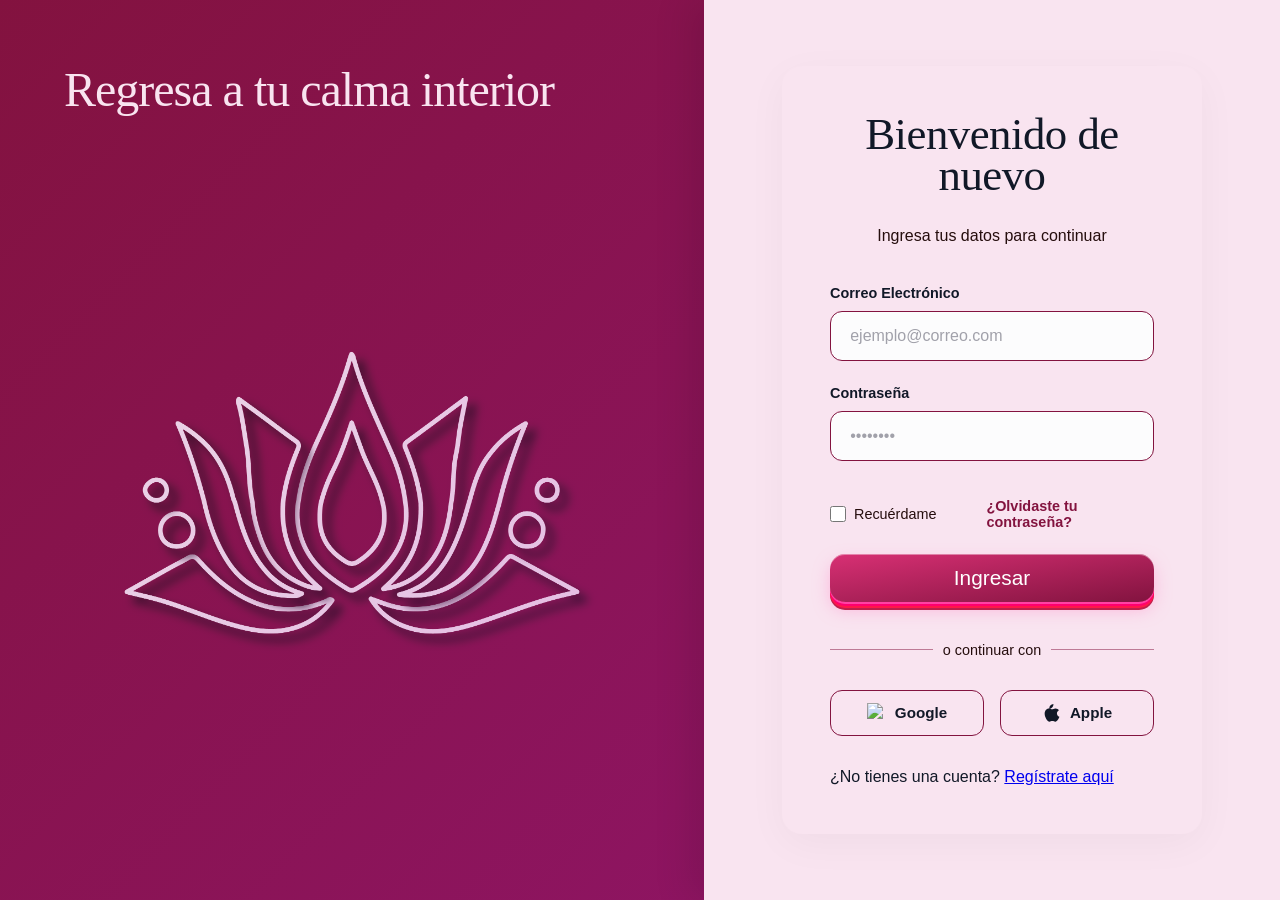
==== pages/prediction/prediction.html @ 16f17e35 "Ultimos cambios" ====
<!DOCTYPE html>
<html lang="es">
<head>
    <meta charset="UTF-8">
    <meta name="viewport" content="width=device-width, initial-scale=1.0">
    <title>Predicción - AURA</title>
    <!-- Estilos compartidos -->
    <link rel="stylesheet" href="../index/index.css">
    <link rel="stylesheet" href="prediction.css">
</head>
<body>
    <div class="app-container">
        <!-- Sidebar -->
        <aside class="sidebar">
            <div class="logo">
                <a href="../../index.html">
                    <picture>
                        <source media="(max-width: 900px)" srcset="../../assets/img/logo_vertical.png">
                        <img src="../../assets/img/logo_horizontal.png" alt="AURA Logo" class="aura-logo" style="max-width: 100%; height: auto;">
                    </picture>
                </a>
            </div>
            
            <nav class="sidebar-menu">
                <a href="../../index.html" class="menu-item">Mi Aura</a>
                <a href="../symptoms/symptoms.html" class="menu-item">Síntomas</a>
                <a href="../prediction/prediction.html" class="menu-item active">Predicción</a>
                <a href="../aIAssistant/aiassistant.html" class="menu-item">Asistente IA</a>
                <a href="../Team/team.html" class="menu-item">Quiénes Somos</a>
            </nav>

            <button class="btn-cerrar-sesión">Cerrar Sesión</button>
        </aside>

        <!-- Main Content -->
        <main class="main-content">
            <header class="dashboard-header">
                <h1 style="font-family: 'Cornella', serif;">Predicción de tu ciclo</h1>
                <div class="user-profile">
                    <div class="avatar" id="user-avatar" style="cursor: pointer;">
                        <img src="https://ui-avatars.com/api/?name=User&background=83133F&color=fff" alt="Avatar">
                    </div>
                    <div id="profileDropdown" style="display: none; position: absolute; top: 65px; right: 0; background: white; border-radius: 12px; box-shadow: 0 8px 25px rgba(131, 19, 63, 0.15); width: 200px; padding: 0.5rem 0; z-index: 100; border: 1px solid rgba(0,0,0,0.05);">
                        <a href="#" class="dropdown-item" style="display: block; padding: 0.8rem 1.5rem; color: #111827; text-decoration: none; font-weight: 600; transition: background 0.2s;">Avatar</a>
                        <a href="#" class="dropdown-item" style="display: block; padding: 0.8rem 1.5rem; color: #111827; text-decoration: none; font-weight: 600; transition: background 0.2s;">Ajustes</a>
                        <hr style="margin: 0.5rem 0; border: 0; border-top: 1px solid #f1f1f1;">
                        <a href="#" id="dropdown-logout" class="dropdown-item" style="display: block; padding: 0.8rem 1.5rem; color: #B4295D; text-decoration: none; font-weight: 700; transition: background 0.2s;">Cerrar Sesión</a>
                    </div>
                </div>
            </header>

            <section class="top-row" style="grid-template-columns: 1fr; margin-top: 1rem;">
                <article class="card prediction-card-aura">
                    <div class="prediction-form">
                        <!-- INPUT FECHA -->
                        <div class="form-group">
                            <label>Última fecha de menstruación</label>
                            <input type="date" id="fecha" class="form-input">
                        </div>

                        <!-- INPUT CICLO -->
                        <div class="form-group">
                            <label>Duración del ciclo (días)</label>
                            <input type="number" id="ciclo" placeholder="Ej: 28" class="form-input">
                        </div>

                        <!-- BOTÓN -->
                        <button id="calcular" class="btn-primary" style="width: 100%;">Calcular Predicción</button>
                    </div>

                    <!-- RESULTADO -->
                    <div class="resultado-aura" style="margin-top: 2.5rem; border-top: 1px solid rgba(131,19,63,0.1); padding-top: 2rem;">
                        <div class="result-item">
                            <p class="result-title">Próxima menstruación:</p>
                            <p id="proxima" class="result-value">-</p>
                        </div>

                        <div class="result-item" style="margin-top: 1.5rem;">
                            <p class="result-title">Ventana fértil:</p>
                            <p id="fertil" class="result-value">-</p>
                        </div>
                    </div>
                </article>
            </section>
        </main>

        <!-- Footer -->
        <footer class="footer" style="display: flex; justify-content: space-between; align-items: stretch; padding: 2rem 4rem;">
             <!-- Columna Izquierda (Contactos) -->
             <div class="footer-contacts" style="flex: 1; display: flex; flex-direction: column; justify-content: center; border-right: 1px solid rgba(255, 255, 255, 0.4); padding-right: 2rem; margin: 0; min-width: auto; height: auto;">
                 <h4 style="margin-bottom: 0.8rem;">Contactos</h4>
                 <p style="margin-bottom: 0.2rem;">Andres Espinosa Rojas</p>
                 <p style="margin-bottom: 0.2rem;">Alirio Andres Piña</p>
                 <p style="margin-bottom: 0.2rem;">Valentina Corredor</p>
                 <p style="margin-bottom: 0.2rem;">Laura Taborda</p>
                 <p style="margin-bottom: 0.2rem;">Juliana Patiño</p>
             </div>

             <!-- Columna Central (Logo) -->
             <div class="footer-cesde" style="flex: 1; display: flex; justify-content: center; align-items: center; padding: 0 2rem; margin: 0;">
                 <img src="../../assets/img/logo_cesde_blanco.png" alt="Logo CESDE" style="max-height: 90px; width: auto; opacity: 1;">
             </div>

             <!-- Columna Derecha (Horario) -->
             <div class="footer-schedule" style="flex: 1; display: flex; flex-direction: column; justify-content: center; text-align: right; border-left: 1px solid rgba(255, 255, 255, 0.4); padding-left: 2rem; margin: 0;">
                  <h3 style="margin-bottom: 0.5rem; font-family: 'Cornella', serif; font-size: 2rem; letter-spacing: 2px;">CESDE</h3>
                  <p style="font-weight: 700; font-size: 1.1rem; margin-bottom: 0.2rem;">Sábado</p>
                  <p style="opacity: 0.9;">7:30 a 6:00 pm</p>
             </div>
        </footer>
    </div>

    <script type="module" src="../../scripts/GlobalUI.js"></script>
    <script type="module" src="prediction.js"></script>
</body>
</html>
---- pages/index/index.css ----
:root {
    --primary-color: #83133F;
    --primary-light: #B4295D;
    --bg-light: #F9E4F0;
    --card-bg: #F2C4CB;
    --button-bg: #D12260;
    --text-dark: #111827;
    --text-light: #ffffff;
    --sub-text: #B4295D;
    --shadow: 0 10px 25px rgba(131, 19, 63, 0.12);
}

@font-face {
font-family: 'Cornella';
src: url(./fonts/cornella/cornella-Regular.otf);
}

@font-face {
font-family: 'Nunito';
src: url(./fonts/nunito/Nunito-VariableFont_wght.ttf);
}

* {
    box-sizing: border-box;
    margin: 0;
    padding: 0;
    font-family: 'Nunito', sans-serif;
}

body {
    background-color: #fff;
    color: var(--text-dark);
}

.app-container {
    display: grid;
    grid-template-columns: 240px 1fr;
    grid-template-rows: 1fr auto;
    min-height: 100vh;
}

.sidebar {
    grid-column: 1;
    grid-row: 1 / 3;
    background-color: var(--primary-color);
    color: var(--text-light);
    display: flex;
    flex-direction: column;
    padding: 2.5rem 1.5rem;
    position: sticky;
    top: 0;
    height: 100vh;
}

.logo {
    display: flex;
    align-items: center;
    gap: 0.8rem;
    margin-bottom: 3rem;
}

.logo span {
    font-family: 'Cornella', serif;
    font-size: 1.8rem;
    letter-spacing: 2px;
}

.sidebar-menu {
    display: flex;
    flex-direction: column;
    gap: 0.8rem;
}

.menu-item {
    color: white;
    text-decoration: none;
    padding: 0.75rem 1.5rem;
    border-radius: 8px;
    font-size: 1.15rem;
    transition: background 0.3s;
    font-weight: 500;
}

.menu-item.active {
    background-color: var(--button-bg);
}

.menu-item:hover:not(.active) {
    background-color: rgba(255, 255, 255, 0.1);
}

.btn-cerrar-sesión {
    margin-top: auto;
    background-color: var(--button-bg);
    color: white;
    border: none;
    padding: 0.8rem 1rem;
    border-radius: 8px;
    font-size: 1rem;
    cursor: pointer;
    transition: opacity 0.3s;
}

.btn-cerrar-sesión:hover {
    opacity: 0.9;
}

.main-content {
    grid-column: 2;
    grid-row: 1;
    background-color: var(--bg-light);
    padding: 2.5rem 3.5rem;
    display: flex;
    flex-direction: column;
    gap: 2.5rem;
}

.dashboard-header {
    position: relative;
}

.dashboard-header h1 {
    font-family: 'Cornella', serif;
    font-size: 3.2rem;
    color: var(--text-dark);
    margin-bottom: 0.2rem;
}

.dashboard-header p {
    font-size: 1.1rem;
    font-weight: 600;
}

.dashboard-header span.phase {
    color: var(--sub-text);
    margin-left: 1.5rem;
    font-weight: 700;
}

.user-profile {
    position: absolute;
    top: 50%;
    right: 0;
    transform: translateY(-50%);
    display: flex;
    align-items: center;
    gap: 1rem;
}

.profile-action {
    background: none;
    border: none;
    color: var(--text-dark);
    cursor: pointer;
    display: flex;
    align-items: center;
    justify-content: center;
    transition: color 0.3s, transform 0.2s;
}

.profile-action:hover {
    color: var(--primary-color);
    transform: scale(1.1);
}

.avatar {
    width: 55px;
    height: 55px;
    border-radius: 50%;
    overflow: hidden;
    position: relative;
    border: 3px solid #fff;
    box-shadow: 0 4px 10px rgba(131, 19, 63, 0.25);
    cursor: pointer;
    transition: transform 0.3s;
}

.avatar img {
    width: 100%;
    height: 100%;
    object-fit: cover;
}

.card {
    background-color: var(--card-bg);
    border-radius: 20px;
    padding: 1.8rem;
    box-shadow: var(--shadow);
    border: 1px solid rgba(255, 255, 255, 0.5);
    transition: box-shadow 0.3s, transform 0.3s;
}

.card:hover {
    box-shadow: 0 20px 40px rgba(209, 34, 96, 0.2);
}

.top-row {
    display: grid;
    grid-template-columns: 2fr 1fr;
    gap: 2rem;
}

.card-resumen {
    display: flex;
    align-items: center;
    gap: 2.5rem;
}

.cycle-progress {
    position: relative;
    width: 155px;
    height: 155px;
    display: flex;
    justify-content: center;
    align-items: center;
    flex-shrink: 0;
}

.cycle-progress svg {
    position: absolute;
    top: 0;
    left: 0;
    transform: rotate(-90deg);
}

.cycle-progress .bg-ring {
    fill: none;
    stroke: rgba(255, 255, 255, 0.4);
    stroke-width: 8;
}

.cycle-progress .progress-ring {
    fill: none;
    stroke: var(--button-bg);
    stroke-width: 8;
    stroke-linecap: round;
    stroke-dasharray: 440;
    stroke-dashoffset: 440;
    transition: stroke-dashoffset 1.5s cubic-bezier(0.16, 1, 0.3, 1);
}

.cycle-content {
    z-index: 2;
    text-align: center;
}

.cycle-content .number {
    font-size: 4.2rem;
    font-family: 'Cornella', serif;
    color: var(--primary-color);
    line-height: 1;
}

.cycle-content .label {
    font-size: 0.95rem;
    font-weight: 700;
}

.resumen-content h2 {
    font-family: 'Cornella', serif;
    font-size: 2.4rem;
    margin-bottom: 0.8rem;
}

.resumen-content p {
    font-size: 0.95rem;
    line-height: 1.5;
    margin-bottom: 1.5rem;
    font-weight: 600;
    opacity: 0.85;
    display: -webkit-box;
    -webkit-line-clamp: 2;
    line-clamp: 2;
    -webkit-box-orient: vertical;
    overflow: hidden;
    transition: all 0.3s ease;
}

.resumen-content p.expandido {
    display: block;
    -webkit-line-clamp: none;
    line-clamp: none;
}

.btn-ver-mas {
    background-color: var(--button-bg);
    color: white;
    border: none;
    padding: 0.7rem 2.5rem;
    border-radius: 8px;
    font-size: 1.05rem;
    cursor: pointer;
}

.card-ai {
    display: flex;
    flex-direction: column;
    align-items: center;
    justify-content: space-between;
    text-align: center;
    padding: 2rem 1.8rem;
    min-height: 320px;
    cursor: pointer;
}

.ai-avatar {
    width: 110px;
    height: 110px;
    background-color: var(--primary-color);
    border-radius: 50%;
    display: flex;
    align-items: center;
    justify-content: center;
    box-shadow: 0 8px 20px rgba(131, 19, 63, 0.2);
}

.ai-emoji {
    font-size: 3.5rem;
}

.ai-text-info h3 {
    font-family: 'Cornella', serif;
    font-size: 1.8rem;
    margin-bottom: 0.5rem;
}

.ai-text-info p {
    font-size: 0.85rem;
    font-weight: 600;
    opacity: 0.8;
}

.btn-ai {
    background-color: var(--button-bg);
    color: white;
    border: none;
    padding: 0.8rem;
    border-radius: 10px;
    font-size: 1rem;
    font-weight: 700;
    width: 100%;
}

.action-row {
    display: grid;
    grid-template-columns: 1fr 1fr;
    gap: 2rem;
    margin-bottom: 2rem;
}

.action-card {
    display: flex;
    flex-direction: column;
    align-items: center;
    text-align: center;
    justify-content: center;
    padding: 2.5rem;
}

.action-card .action-icon {
    font-size: 3rem;
    margin-bottom: 1rem;
}

.action-card h3 {
    font-family: 'Cornella', serif;
    font-size: 1.8rem;
    margin-bottom: 1rem;
}

.action-card p {
    font-size: 1rem;
    line-height: 1.5;
    margin-bottom: 1.5rem;
    font-weight: 600;
    opacity: 0.85;
}

.btn-action {
    background-color: var(--button-bg);
    color: white;
    border: none;
    padding: 0.8rem 2rem;
    border-radius: 8px;
    font-size: 1.05rem;
    font-weight: bold;
    cursor: pointer;
    transition: box-shadow 0.3s, transform 0.2s;
}

.btn-action:hover {
    box-shadow: 0 4px 12px rgba(209, 34, 96, 0.4);
    transform: translateY(-2px);
}

.card-invita {
    display: flex;
    flex-direction: row;
    align-items: center;
    gap: 2.5rem;
    width: 100%;
    padding: 2rem;
    cursor: pointer;
}

.icon-circle {
    width: 90px;
    height: 90px;
    background-color: var(--primary-color);
    border-radius: 50%;
    display: flex;
    align-items: center;
    justify-content: center;
    color: white;
    font-size: 4rem;
    flex-shrink: 0;
}

.invita-content {
    flex: 1;
    text-align: left;
}

.invita-content h3 {
    font-family: 'Cornella', serif;
    font-size: 1.8rem;
    margin-bottom: 0.5rem;
}

.invita-content p {
    font-size: 1rem;
    line-height: 1.5;
    font-weight: 600;
    max-width: 800px;
}

.footer {
    grid-column: 2; /* Para que no se oculte detrás del sidebar */
    grid-row: 2;
    background-color: var(--primary-color);
    color: white;
    display: flex;
    align-items: center;
    justify-content: space-between; 
    padding: 2rem 4rem;
    border-top: 1px solid rgba(255, 255, 255, 0.2);
    gap: 2rem;
}

.footer-logo {
    display: none; 
}

.footer-contacts {
    display: flex;
    flex-direction: column;
    gap: 0.3rem;
    font-size: 0.85rem;
    border-right: 1px solid rgba(255, 255, 255, 0.4);
    padding-right: 3rem;
    min-width: 200px;
}

.footer-contacts h4 {
    font-size: 1.1rem;
    margin-bottom: 0.5rem;
    font-weight: 700;
    color: var(--card-bg); 
}

.footer-cesde {
    flex: 1;
    display: flex;
    justify-content: center;
    align-items: center;
    height: auto; 
}

.footer-cesde h2 {
    font-family: 'Cornella', serif;
    font-size: 3rem; 
    letter-spacing: 3px;
    font-weight: 400;
    margin: 0;
    color: white;
}

.footer-schedule {
    text-align: right;
    padding-left: 3rem;
    border-left: 1px solid rgba(255, 255, 255, 0.4);
}

.footer-schedule h3 {
    font-size: 1.5rem;
    margin-bottom: 0.2rem;
    font-weight: 700;
}

.footer-schedule p {
    font-size: 1.1rem;
    font-weight: 600;
    opacity: 0.9;
}

/* Ajustes Responsive y Media Queries */
@media (max-width: 1200px) {
    .footer {
        padding: 2rem 1.5rem;
        gap: 1rem;
    }
    .footer-cesde img {
        max-height: 50px !important; 
    }
    .dashboard-header h1 {
        font-size: 2.5rem;
        padding-right: 70px; 
    }
}

@media (max-width: 900px) {
    .app-container {
        grid-template-columns: 1fr;
    }
    .sidebar {
        /* Cambio a nav horizontal superior */
        grid-row: 1;
        grid-column: 1;
        height: auto;
        position: static; /* Ya no es sticky de 100vh */
        padding: 1.5rem;
        flex-direction: column;
        align-items: center;
    }
    .logo {
        margin-bottom: 1rem;
    }
    .aura-logo {
        max-height: 130px !important;
        width: auto;
    }
    .sidebar-menu {
        flex-direction: row;
        flex-wrap: wrap;
        justify-content: center;
        gap: 0.5rem;
        margin-bottom: 1rem;
    }
    .menu-item {
        font-size: 0.9rem;
        padding: 0.5rem 1rem;
    }
    .btn-cerrar-sesión {
        margin-top: 0;
        width: 100%;
        max-width: 250px;
        display: none; /* Mejor ocultarlo pues ya tienen perfil acá */
    }
    
    .main-content {
        padding: 1.5rem;
        grid-row: 2;
        grid-column: 1;
    }
    
    .top-row, .action-row {
        grid-template-columns: 1fr;
    }
    .card-resumen {
        flex-direction: column;
        text-align: center;
        gap: 1.5rem;
    }
    
    .footer {
        grid-row: 3;
        grid-column: 1;
        flex-direction: column;
        align-items: center !important;
        text-align: center;
        gap: 2rem;
    }
    .footer-contacts, .footer-schedule {
        border: none !important;
        padding: 0 !important;
        text-align: center !important;
    }
}

/* Dropdown Global Styles */
.dropdown-item {
    display: block;
    padding: 0.8rem 1.5rem;
    color: #111827;
    text-decoration: none;
    font-weight: 600;
    transition: background 0.2s, color 0.2s;
    cursor: pointer;
}

.dropdown-item:hover {
    background-color: #F9E4F0;
    color: #83133F;
}

/* Modal Global Styles */
.modal-aura {
    z-index: 2000;
    backdrop-filter: blur(8px);
    animation: fadeIn 0.3s ease;
}

.modal-content-aura {
    animation: slideUp 0.4s cubic-bezier(0.16, 1, 0.3, 1);
}

@keyframes fadeIn {
    from { opacity: 0; }
    to { opacity: 1; }
}

@keyframes slideUp {
    from { transform: translateY(30px); opacity: 0; }
    to { transform: translateY(0); opacity: 1; }
}
---- pages/prediction/prediction.css ----
.prediction-form {
    display: flex;
    flex-direction: column;
    gap: 1.5rem;
    max-width: 500px;
}

.form-group {
    display: flex;
    flex-direction: column;
    gap: 0.5rem;
}

.form-group label {
    font-size: 1.1rem;
    font-weight: 700;
    color: var(--primary-color);
}

.form-input {
    padding: 0.8rem 1rem;
    border-radius: 10px;
    border: 2px solid rgba(131, 19, 63, 0.1);
    background-color: #fff;
    font-size: 1rem;
    font-family: 'Nunito', sans-serif;
    outline: none;
    transition: border-color 0.3s, box-shadow 0.3s;
}

.form-input:focus {
    border-color: var(--button-bg);
    box-shadow: 0 0 0 3px rgba(209, 34, 96, 0.1);
}

.btn-primary {
    background-color: var(--button-bg);
    color: white;
    border: none;
    padding: 1rem 2rem;
    border-radius: 12px;
    font-size: 1.1rem;
    font-weight: 700;
    cursor: pointer;
    transition: opacity 0.3s, transform 0.2s;
    margin-top: 1rem;
    align-self: flex-start;
}

.btn-primary:hover {
    opacity: 0.9;
    transform: translateY(-2px);
}

.result-title {
    font-family: 'Cornella', serif;
    font-size: 1.6rem;
    font-weight: 700;
    color: var(--primary-color);
    margin-bottom: 0.5rem;
}

.result-value {
    font-size: 1.3rem;
    font-weight: 700;
    color: var(--text-dark);
    background: rgba(255, 255, 255, 0.5);
    padding: 0.8rem 1.2rem;
    border-radius: 12px;
    display: inline-block;
    border-left: 5px solid var(--button-bg);
    margin-bottom: 1.5rem;
}

.prediction-card-aura {
    max-width: 600px;
    margin: 0 auto;
    padding: 3rem;
}

.resultado-aura {
    text-align: center;
}

.result-item {
    display: flex;
    flex-direction: column;
    align-items: center;
}

.btn-primary {
    background-color: var(--button-bg);
    color: white;
    border: none;
    padding: 1rem 2rem;
    border-radius: 12px;
    font-size: 1.1rem;
    font-weight: 700;
    cursor: pointer;
    transition: all 0.3s ease;
    margin-top: 1rem;
}

.btn-primary:hover {
    box-shadow: 0 5px 15px rgba(209, 34, 96, 0.3);
    transform: translateY(-2px);
}

.btn-cerrar-sesión {
    margin-top: auto;
    background-color: var(--button-bg);
    color: white;
    border: none;
    padding: 0.8rem 1rem;
    border-radius: 8px;
    font-size: 1rem;
    cursor: pointer;
    transition: opacity 0.3s;
}

.btn-cerrar-sesión:hover {
    opacity: 0.9;
}
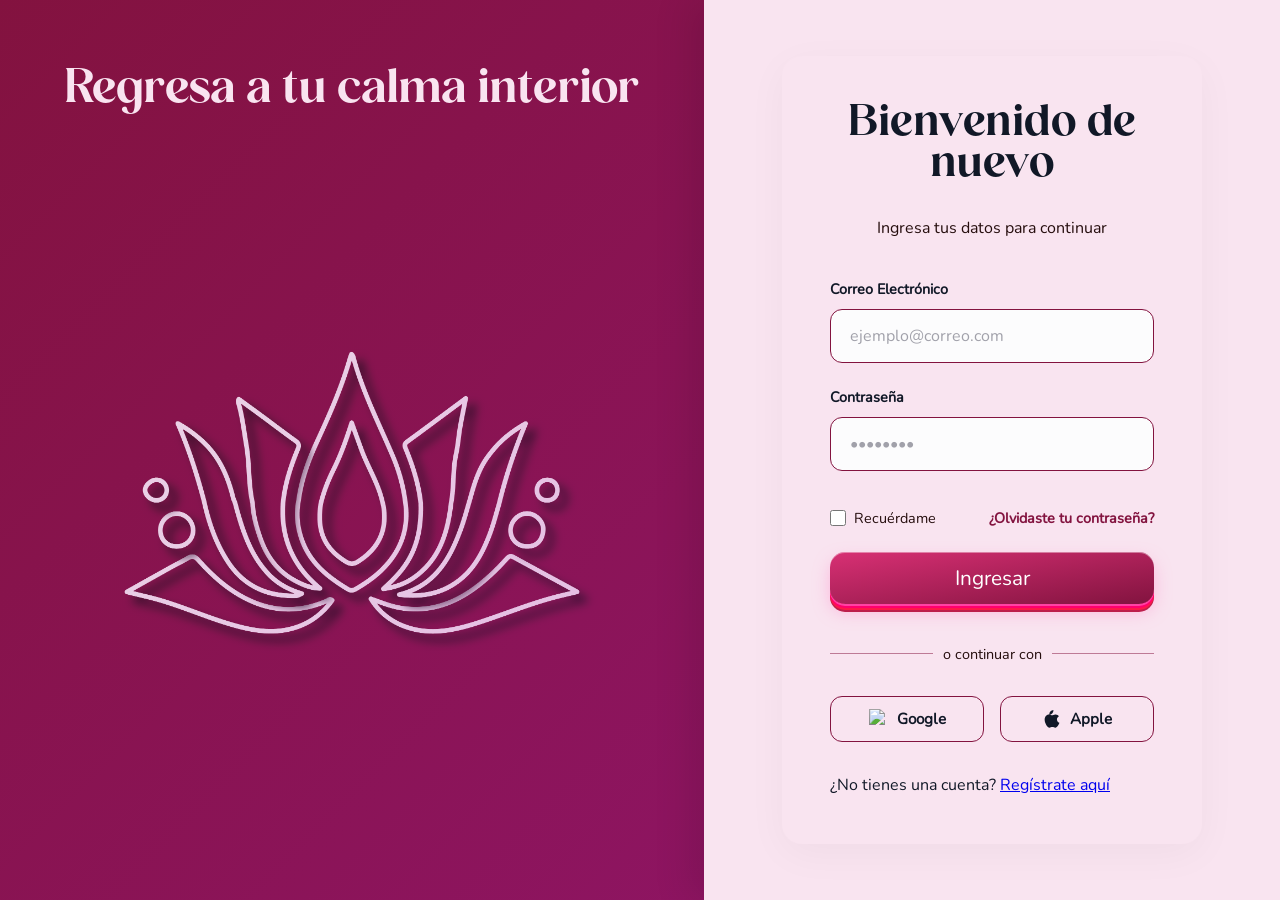
==== commit 86190c96: "Mejoras prediccion y AsistenteIA" ====
--- a/pages/prediction/prediction.html
+++ b/pages/prediction/prediction.html
@@ -7,6 +7,8 @@
     <!-- Estilos compartidos -->
     <link rel="stylesheet" href="../index/index.css">
     <link rel="stylesheet" href="prediction.css">
+    <!-- Flatpickr para un calendario moderno -->
+    <link rel="stylesheet" href="https://cdn.jsdelivr.net/npm/flatpickr/dist/flatpickr.min.css">
 </head>
 <body>
     <div class="app-container">
@@ -52,20 +54,28 @@
             <section class="top-row" style="grid-template-columns: 1fr; margin-top: 1rem;">
                 <article class="card prediction-card-aura">
                     <div class="prediction-form">
-                        <!-- INPUT FECHA -->
-                        <div class="form-group">
-                            <label>Última fecha de menstruación</label>
-                            <input type="date" id="fecha" class="form-input">
+                        <div id="cycles-container" style="display: flex; flex-direction: column; gap: 1.5rem;">
+                            <!-- Ciclo Inicial -->
+                            <div class="cycle-entry">
+                                <div style="display: flex; justify-content: space-between; align-items: center; margin-bottom: 0.5rem;">
+                                    <h4 style="color: var(--primary-color); margin: 0; font-family: 'Nunito', sans-serif;">Ciclo Reciente</h4>
+                                </div>
+                                <div class="form-group" style="margin-bottom: 0.5rem;">
+                                    <label>Última fecha de menstruación</label>
+                                    <input type="date" class="form-input cycle-date">
+                                </div>
+                                <div class="form-group">
+                                    <label>Duración del ciclo (días)</label>
+                                    <input type="number" placeholder="Ej: 28" class="form-input cycle-duration">
+                                </div>
+                            </div>
                         </div>
 
-                        <!-- INPUT CICLO -->
-                        <div class="form-group">
-                            <label>Duración del ciclo (días)</label>
-                            <input type="number" id="ciclo" placeholder="Ej: 28" class="form-input">
-                        </div>
+                        <!-- BOTÓN AÑADIR -->
+                        <button id="add-cycle" class="btn-secondary" style="width: 100%;">+ Añadir otro ciclo anterior</button>
 
                         <!-- BOTÓN -->
-                        <button id="calcular" class="btn-primary" style="width: 100%;">Calcular Predicción</button>
+                        <button id="calcular" class="btn-primary" style="width: 100%;">Calcular Predicción Exacta</button>
                     </div>
 
                     <!-- RESULTADO -->
@@ -110,6 +120,10 @@
         </footer>
     </div>
 
+    <!-- Scripts de Flatpickr -->
+    <script src="https://cdn.jsdelivr.net/npm/flatpickr"></script>
+    <script src="https://npmcdn.com/flatpickr/dist/l10n/es.js"></script>
+    
     <script type="module" src="../../scripts/GlobalUI.js"></script>
     <script type="module" src="prediction.js"></script>
 </body>
--- a/pages/index/index.css
+++ b/pages/index/index.css
@@ -12,12 +12,12 @@
 
 @font-face {
 font-family: 'Cornella';
-src: url(./fonts/cornella/cornella-Regular.otf);
+src: url(../../assets/fonts/cornella/cornella-Regular.otf);
 }
 
 @font-face {
 font-family: 'Nunito';
-src: url(./fonts/nunito/Nunito-VariableFont_wght.ttf);
+src: url(../../assets/fonts/Nunito/Nunito-VariableFont_wght.ttf);
 }
 
 * {
@@ -300,7 +300,6 @@
     text-align: center;
     padding: 2rem 1.8rem;
     min-height: 320px;
-    cursor: pointer;
 }
 
 .ai-avatar {
@@ -339,6 +338,13 @@
     font-size: 1rem;
     font-weight: 700;
     width: 100%;
+    cursor: pointer;
+    transition: background-color 0.3s, transform 0.2s;
+}
+
+.btn-ai:hover {
+    background-color: var(--primary-color);
+    transform: translateY(-2px);
 }
 
 .action-row {
--- a/pages/prediction/prediction.css
+++ b/pages/prediction/prediction.css
@@ -3,6 +3,70 @@
     flex-direction: column;
     gap: 1.5rem;
     max-width: 500px;
+}
+
+/* Custom Flatpickr Theme para AURA */
+.flatpickr-calendar {
+    font-family: 'Nunito', sans-serif !important;
+    border-radius: 12px !important;
+    box-shadow: 0 8px 25px rgba(131, 19, 63, 0.15) !important;
+    border: 1px solid rgba(131, 19, 63, 0.1) !important;
+}
+
+.flatpickr-day.selected, .flatpickr-day.startRange, .flatpickr-day.endRange, .flatpickr-day.selected.inRange, .flatpickr-day.startRange.inRange, .flatpickr-day.endRange.inRange, .flatpickr-day.selected:focus, .flatpickr-day.startRange:focus, .flatpickr-day.endRange:focus, .flatpickr-day.selected:hover, .flatpickr-day.startRange:hover, .flatpickr-day.endRange:hover, .flatpickr-day.selected.prevMonthDay, .flatpickr-day.startRange.prevMonthDay, .flatpickr-day.endRange.prevMonthDay, .flatpickr-day.selected.nextMonthDay, .flatpickr-day.startRange.nextMonthDay, .flatpickr-day.endRange.nextMonthDay {
+    background: #83133F !important;
+    border-color: #83133F !important;
+}
+
+.flatpickr-day:hover {
+    background: rgba(131, 19, 63, 0.1) !important;
+    border-color: transparent !important;
+}
+
+.cycle-entry {
+    display: flex;
+    flex-direction: column;
+    gap: 0.5rem;
+    padding-bottom: 1.5rem;
+    border-bottom: 1px solid rgba(131, 19, 63, 0.1);
+    position: relative;
+}
+
+.cycle-entry:last-child {
+    border-bottom: none;
+    padding-bottom: 0;
+}
+
+.btn-secondary {
+    border: 2px dashed rgba(131,19,63,0.3);
+    background: transparent;
+    color: var(--primary-color);
+    padding: 1rem 2rem;
+    border-radius: 12px;
+    font-size: 1.1rem;
+    font-weight: 700;
+    cursor: pointer;
+    transition: all 0.3s ease;
+}
+
+.btn-secondary:hover {
+    background: rgba(131,19,63,0.05);
+    border-color: rgba(131,19,63,0.5);
+}
+
+.btn-remove-cycle {
+    background: transparent;
+    border: none;
+    color: #B4295D;
+    font-weight: bold;
+    cursor: pointer;
+    font-size: 0.9rem;
+    transition: opacity 0.2s;
+}
+
+.btn-remove-cycle:hover {
+    opacity: 0.7;
+    text-decoration: underline;
 }
 
 .form-group {
